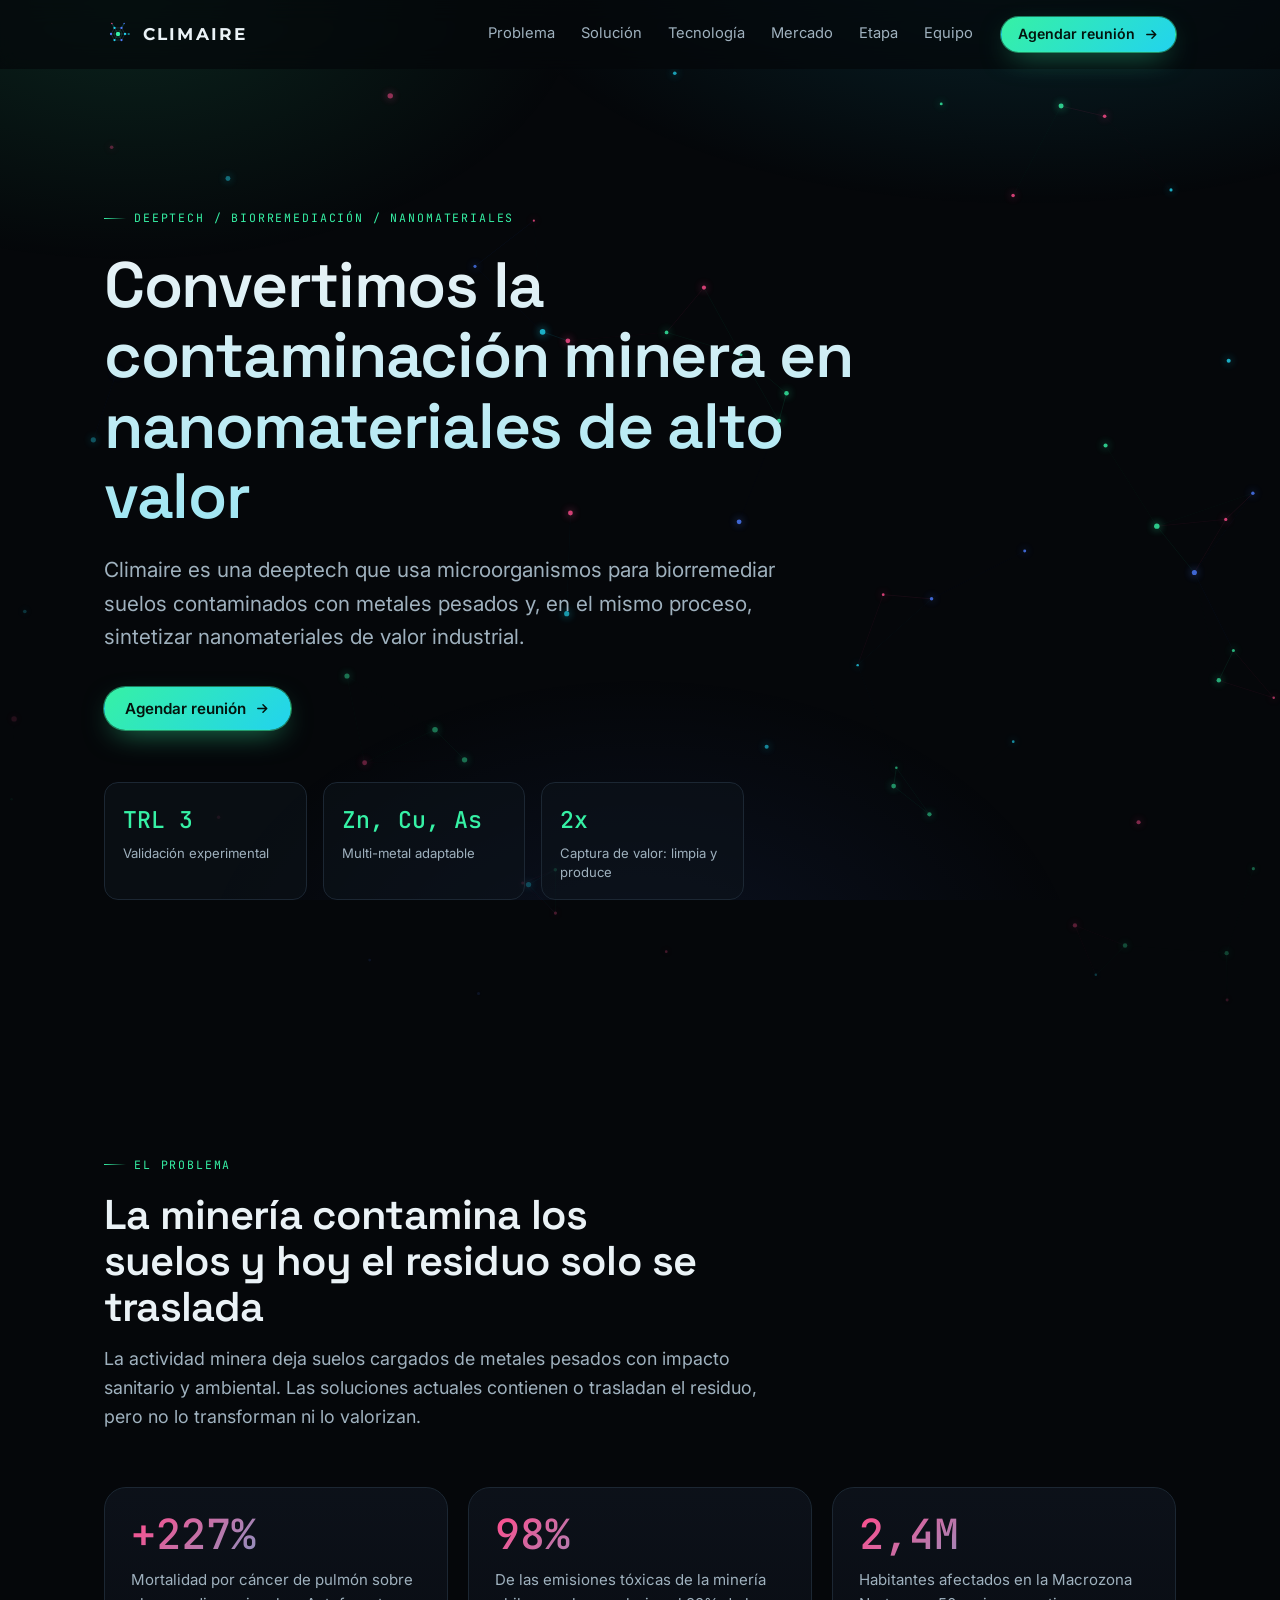
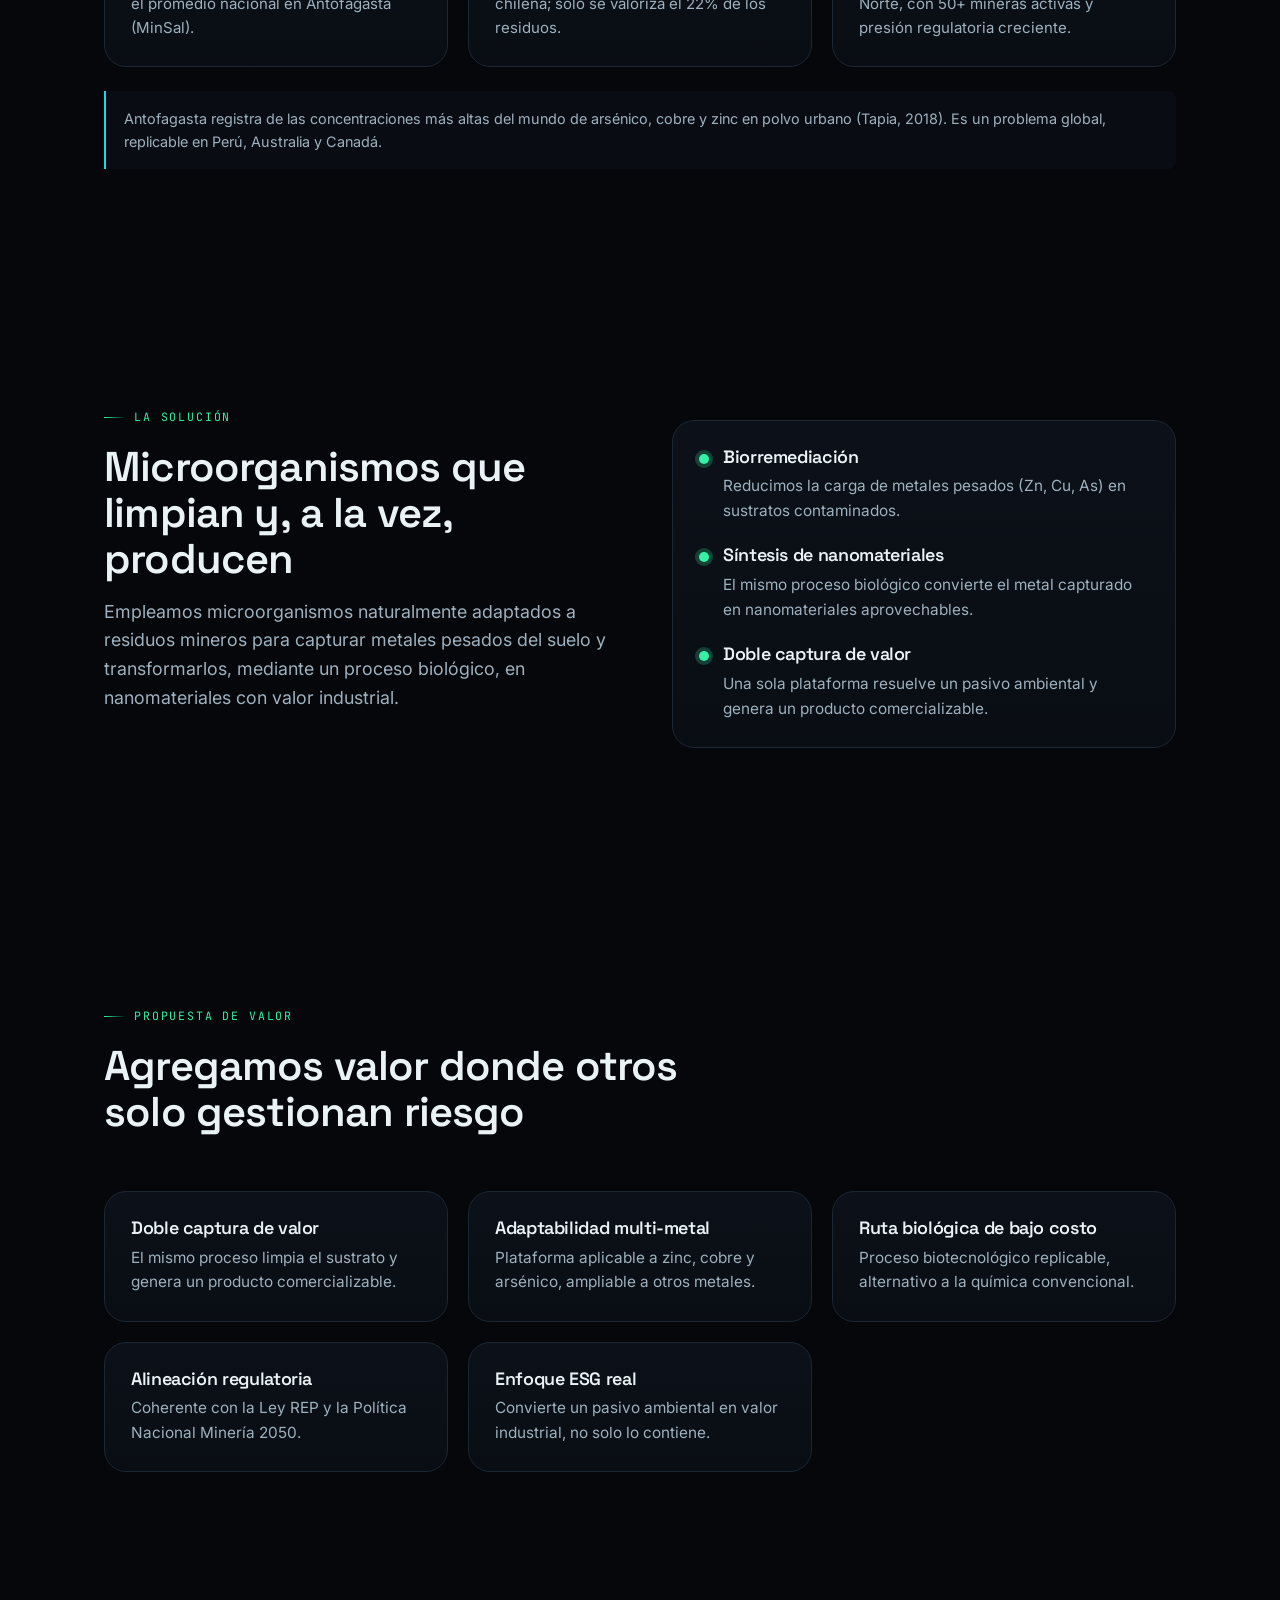
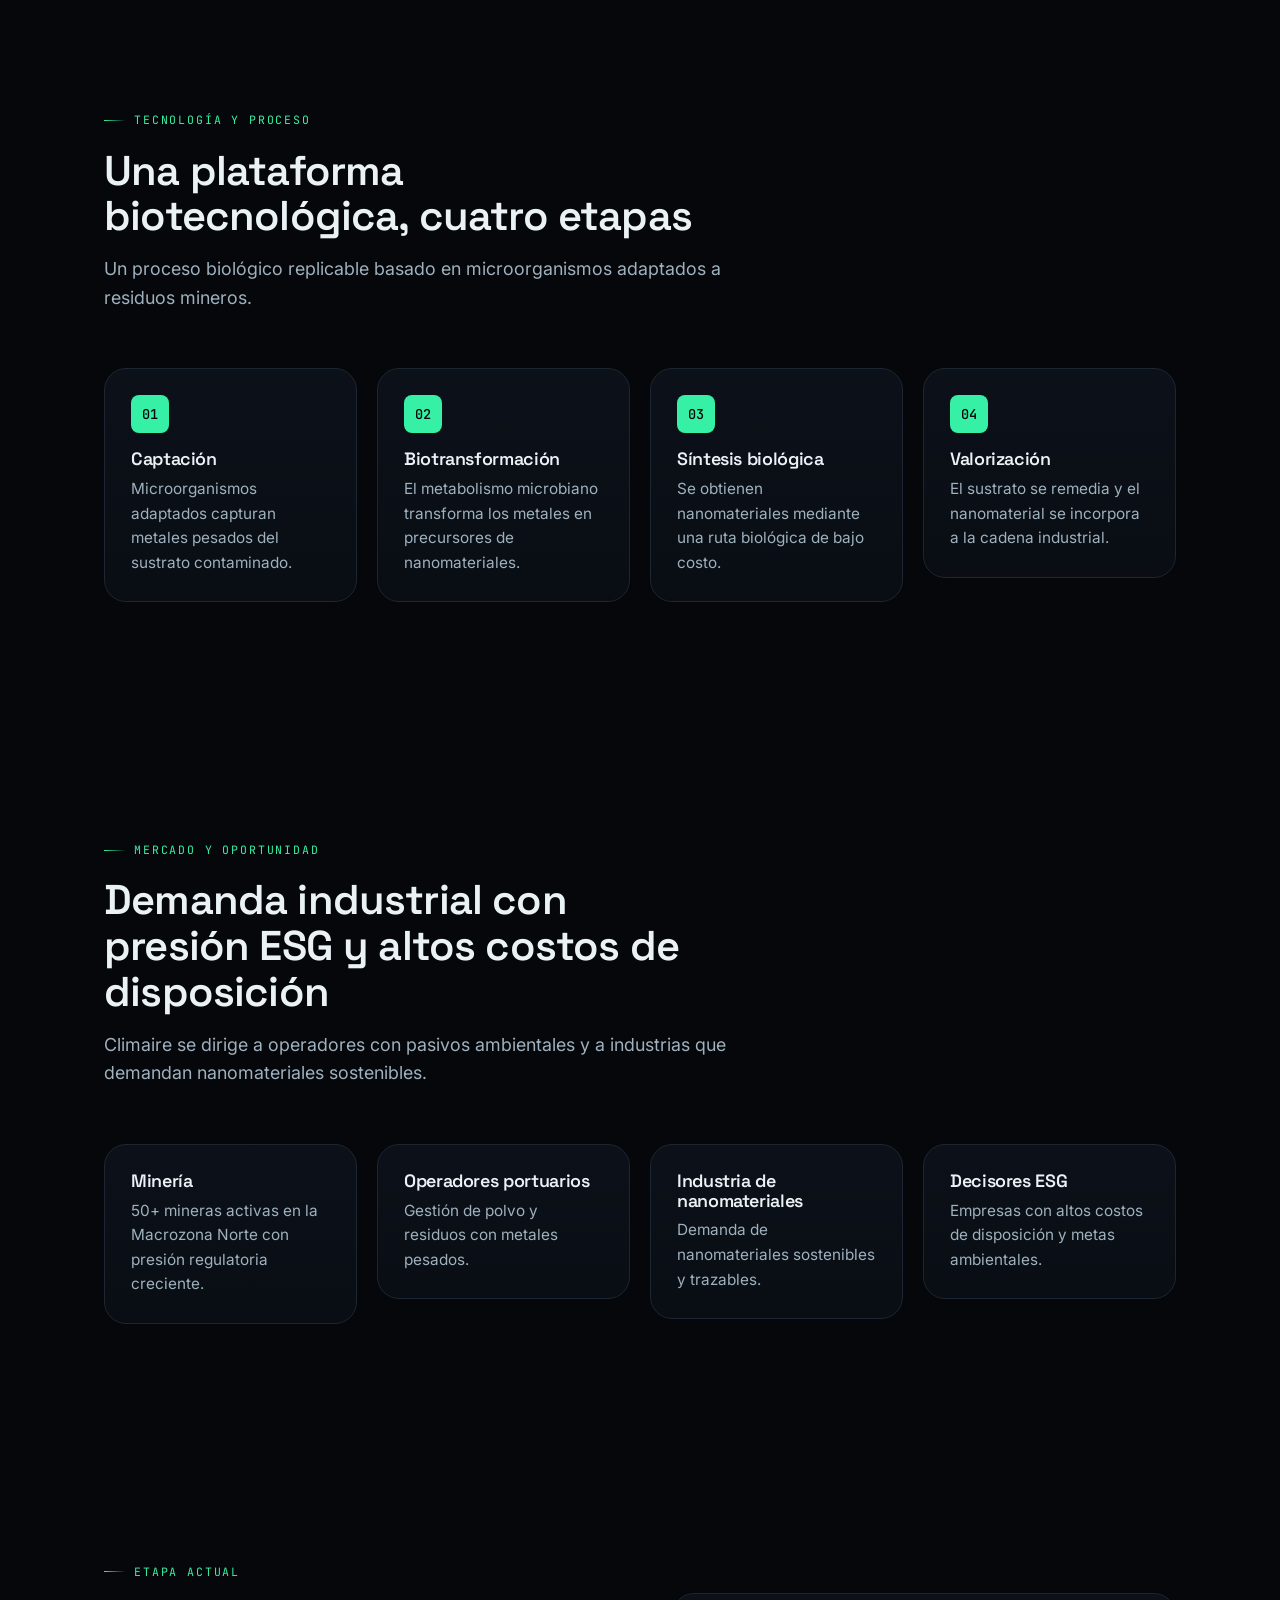
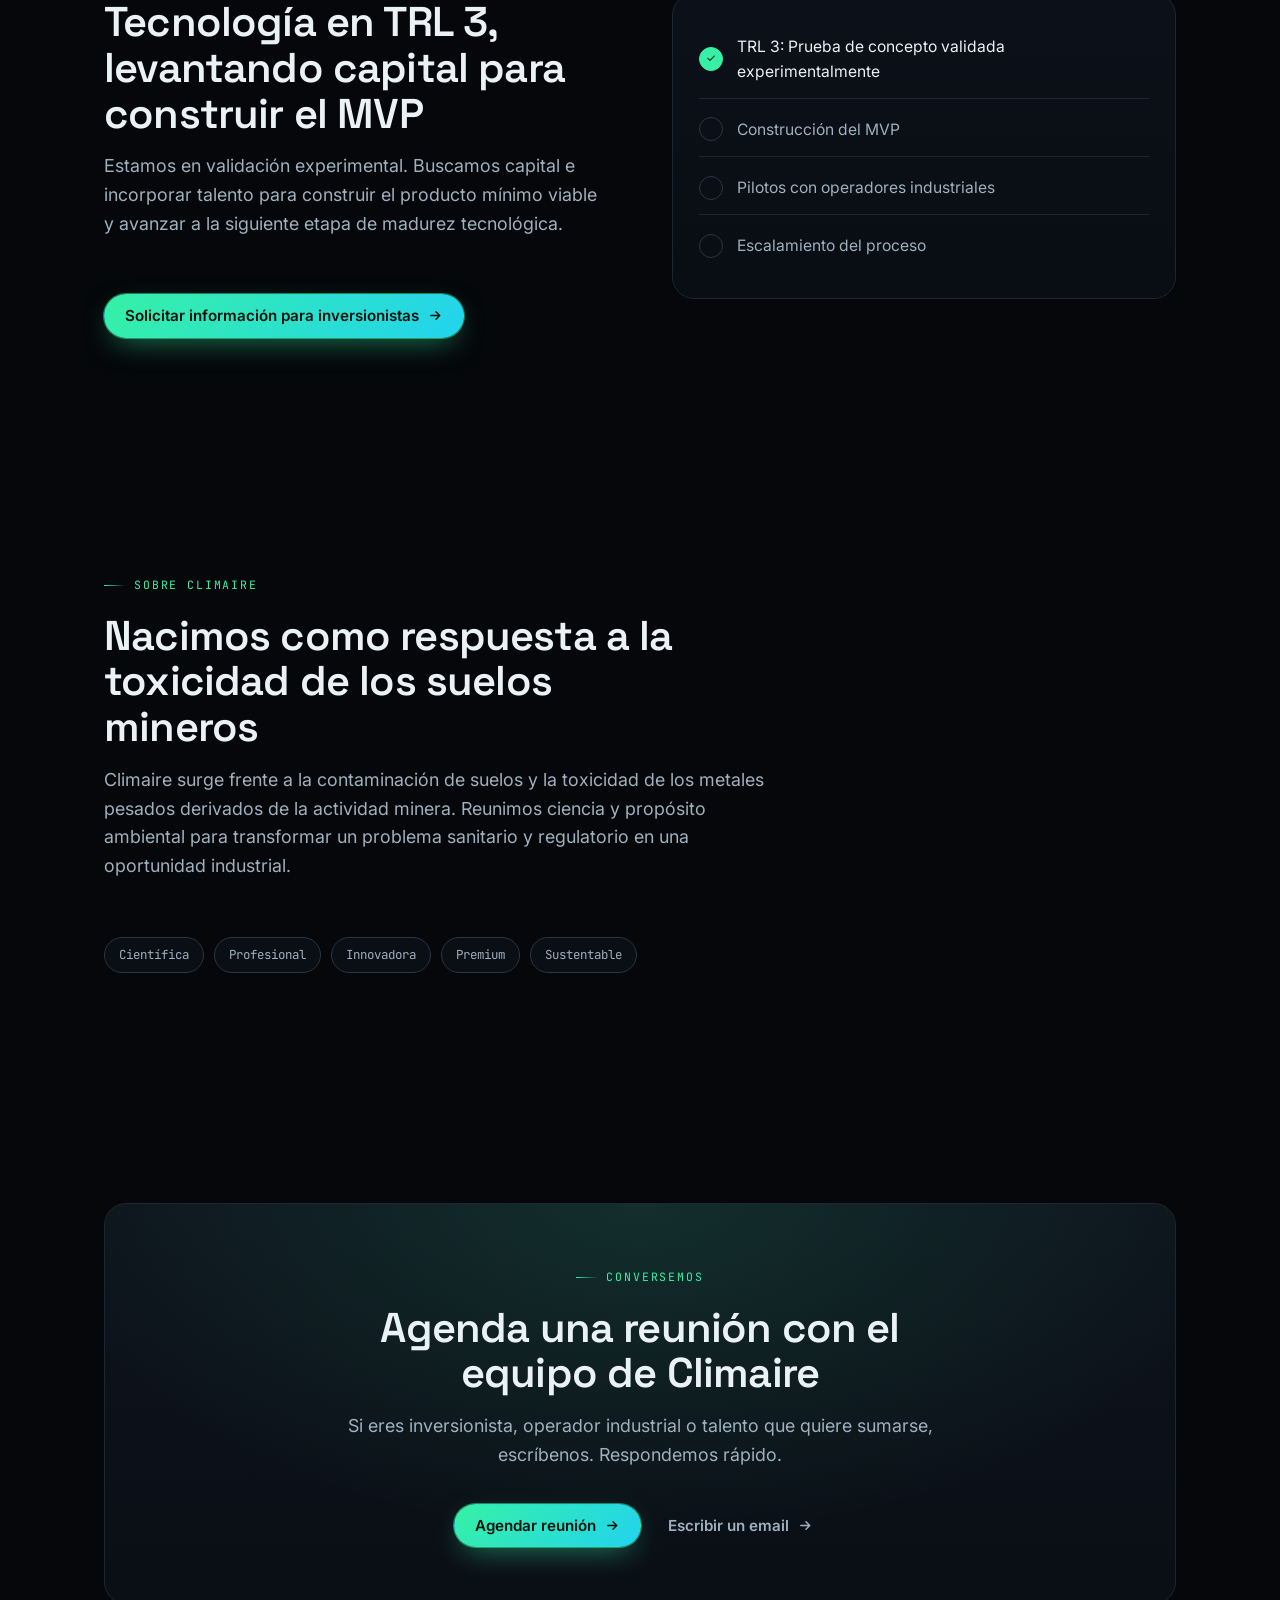
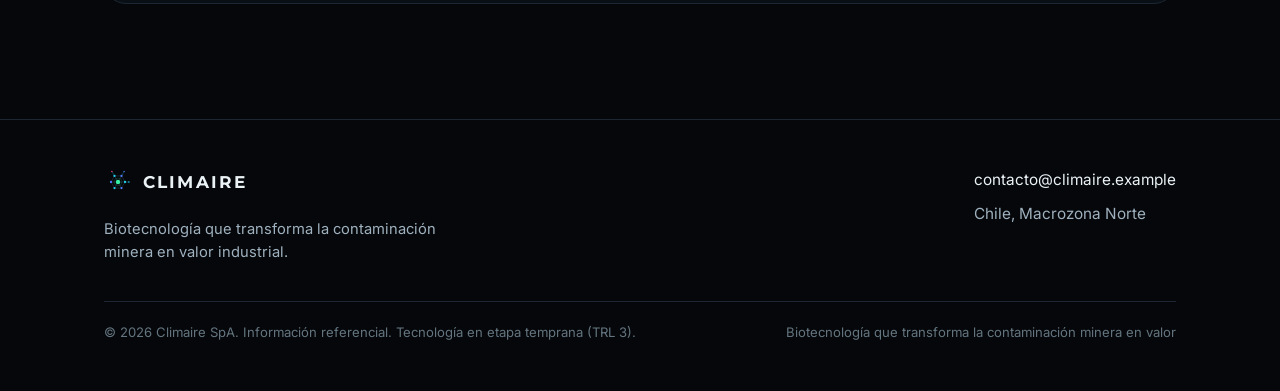
==== index.html @ 3403fe83 "Initial commit: Climaire static site (moved from alannabricks-web) Sitio Climaire (build estático Vi" ====
<!doctype html>
<html lang="es">
  <head>
    <meta charset="UTF-8" />
    <meta name="viewport" content="width=device-width, initial-scale=1.0" />
    <meta name="theme-color" content="#05070A" />
    <link rel="icon" type="image/svg+xml" href="./favicon.svg" />
    <!-- Los metadatos (title/description/OG) se completan dinámicamente desde
         src/config/seo.ts vía SeoHead, derivados de la configuración de marca. -->
    <title>Climaire</title>

    <link rel="preconnect" href="https://fonts.googleapis.com" />
    <link rel="preconnect" href="https://fonts.gstatic.com" crossorigin />
    <link
      href="https://fonts.googleapis.com/css2?family=Space+Grotesk:wght@400;500;600;700&family=Inter:wght@400;500;600&family=JetBrains+Mono:wght@400;500&family=Montserrat:wght@600;700&display=swap"
      rel="stylesheet"
    />
    <script type="module" crossorigin src="./assets/index-DHw70ao_.js"></script>
    <link rel="stylesheet" crossorigin href="./assets/index-Ct7jgbek.css">
  </head>
  <body>
    <div id="root"></div>
  </body>
</html>
---- assets/index-Ct7jgbek.css ----
*,*:before,*:after{box-sizing:border-box}html{scroll-behavior:smooth;-webkit-text-size-adjust:100%}body{margin:0;background-color:var(--c-bg);color:var(--c-text);font-family:var(--font-body);font-size:16px;line-height:1.6;-webkit-font-smoothing:antialiased;text-rendering:optimizeLegibility;overflow-x:hidden}body:before{content:"";position:fixed;top:0;right:0;bottom:0;left:0;z-index:-2;background:radial-gradient(60% 40% at 80% -5%,color-mix(in srgb,var(--c-cyan) 14%,transparent),transparent 70%),radial-gradient(55% 45% at 10% 0%,color-mix(in srgb,var(--c-bio) 12%,transparent),transparent 65%),radial-gradient(50% 50% at 50% 110%,color-mix(in srgb,var(--c-blue) 10%,transparent),transparent 70%);pointer-events:none}h1,h2,h3,h4{font-family:var(--font-heading);font-weight:600;line-height:1.1;letter-spacing:-.02em;margin:0;color:var(--c-text)}p{margin:0}a{color:inherit;text-decoration:none}img{max-width:100%;display:block}:focus-visible{outline:2px solid var(--c-cyan);outline-offset:3px;border-radius:4px}.container{width:100%;max-width:1120px;margin-inline:auto;padding-inline:24px}.section{padding-block:clamp(64px,9vw,120px);position:relative}.section--tight{padding-block:clamp(48px,6vw,80px)}.eyebrow{font-family:var(--font-mono);font-size:.72rem;letter-spacing:.16em;text-transform:uppercase;color:var(--c-primary);display:inline-flex;align-items:center;gap:8px}.eyebrow:before{content:"";width:22px;height:1px;background:linear-gradient(90deg,var(--c-primary),transparent)}.section-title{font-size:clamp(1.7rem,3.6vw,2.6rem);max-width:22ch;margin-top:18px}.section-body{color:var(--c-text-muted);font-size:clamp(1rem,1.4vw,1.12rem);max-width:60ch;margin-top:16px}.section-head{margin-bottom:clamp(36px,5vw,56px)}.header{position:sticky;top:0;z-index:50;-webkit-backdrop-filter:blur(12px);backdrop-filter:blur(12px);background:color-mix(in srgb,var(--c-bg) 72%,transparent);border-bottom:1px solid transparent;transition:border-color .3s ease,background .3s ease}.header[data-scrolled=true]{border-bottom-color:var(--c-border);background:color-mix(in srgb,var(--c-bg) 88%,transparent)}.header__inner{display:flex;align-items:center;justify-content:space-between;height:68px;gap:24px}.header__nav{display:flex;align-items:center;gap:28px}.header__links{display:flex;gap:26px}.header__links a{font-size:.92rem;color:var(--c-text-muted);transition:color .2s ease}.header__links a:hover{color:var(--c-text)}.header__menu-btn{display:none;background:none;border:1px solid var(--c-border);border-radius:var(--r-sm);color:var(--c-text);width:42px;height:38px;cursor:pointer}.logo{display:inline-flex;align-items:center;gap:11px;color:var(--c-text)}.logo__mark{flex:none}.logo__word{font-family:var(--font-wordmark);font-weight:700;font-size:1.04rem;letter-spacing:var(--logo-tracking, .13em);text-transform:uppercase;line-height:1}.btn{display:inline-flex;align-items:center;justify-content:center;gap:9px;font-family:var(--font-body);font-size:.95rem;font-weight:600;line-height:1;padding:13px 20px;border-radius:var(--r-pill);border:1px solid transparent;cursor:pointer;transition:transform .15s ease,box-shadow .2s ease,background .2s ease,border-color .2s ease,color .2s ease;white-space:nowrap}.btn:active{transform:translateY(1px)}.btn--primary{background:linear-gradient(135deg,var(--c-bio),var(--c-cyan));color:#04130d;box-shadow:0 0 0 1px color-mix(in srgb,var(--c-bio) 50%,transparent),0 10px 30px -10px color-mix(in srgb,var(--c-bio) 60%,transparent)}.btn--primary:hover{box-shadow:0 0 0 1px var(--c-bio),0 14px 38px -12px color-mix(in srgb,var(--c-cyan) 70%,transparent);transform:translateY(-1px)}.btn--secondary{background:color-mix(in srgb,var(--c-surface) 70%,transparent);color:var(--c-text);border-color:var(--c-border-strong)}.btn--secondary:hover{border-color:var(--c-cyan);color:var(--c-text);background:var(--c-surface-hover)}.btn--ghost{background:transparent;color:var(--c-text-muted);border-color:transparent;padding-inline:12px}.btn--ghost:hover{color:var(--c-text)}.btn--sm{padding:9px 16px;font-size:.88rem}.hero{position:relative;padding-block:clamp(72px,12vw,132px);overflow:hidden}.hero__inner{position:relative;z-index:2;max-width:760px}.hero__title{font-size:clamp(2.1rem,6vw,4rem);margin-top:22px;background:linear-gradient(180deg,var(--c-text),color-mix(in srgb,var(--c-text) 62%,var(--c-cyan)));-webkit-background-clip:text;background-clip:text;color:transparent}.hero__subtitle{margin-top:22px;font-size:clamp(1.05rem,1.8vw,1.3rem);color:var(--c-text-muted);max-width:56ch}.hero__ctas{margin-top:34px;display:flex;flex-wrap:wrap;gap:14px}.hero__stats{margin-top:52px;display:grid;grid-template-columns:repeat(3,1fr);gap:16px;max-width:640px}.hero__stat{border:1px solid var(--c-border);border-radius:var(--r-md);padding:18px;background:color-mix(in srgb,var(--c-surface) 55%,transparent)}.hero__stat .v{font-family:var(--font-mono);font-size:clamp(1.1rem,2vw,1.45rem);color:var(--c-primary);font-weight:500}.hero__stat .l{margin-top:6px;font-size:.82rem;color:var(--c-text-muted);line-height:1.4}.visual-field{position:absolute;top:0;right:0;bottom:0;left:0;z-index:1;width:100%;height:100%;opacity:.9;-webkit-mask-image:radial-gradient(120% 100% at 75% 30%,#000 30%,transparent 80%);mask-image:radial-gradient(120% 100% at 75% 30%,#000 30%,transparent 80%)}.grid{display:grid;gap:20px}.grid--2{grid-template-columns:repeat(2,1fr)}.grid--3{grid-template-columns:repeat(3,1fr)}.grid--4{grid-template-columns:repeat(4,1fr)}.card{position:relative;border:1px solid var(--c-border);border-radius:var(--r-lg);padding:26px;background:linear-gradient(180deg,color-mix(in srgb,var(--c-surface) 80%,transparent),color-mix(in srgb,var(--c-bg-elevated) 80%,transparent));transition:border-color .25s ease,transform .25s ease}.card:hover{border-color:var(--c-border-strong);transform:translateY(-2px)}.card__title{font-size:1.12rem;margin-bottom:8px}.card__text{color:var(--c-text-muted);font-size:.96rem}.stat-card .stat-card__v{font-family:var(--font-mono);font-size:clamp(1.8rem,4vw,2.6rem);font-weight:500;background:linear-gradient(135deg,var(--c-magenta),var(--c-cyan));-webkit-background-clip:text;background-clip:text;color:transparent;line-height:1}.stat-card__l{margin-top:12px;color:var(--c-text-muted);font-size:.94rem}.note{margin-top:24px;padding:16px 18px;border-left:2px solid var(--c-cyan);background:color-mix(in srgb,var(--c-surface) 50%,transparent);border-radius:0 var(--r-sm) var(--r-sm) 0;color:var(--c-text-muted);font-size:.9rem}.step__num{font-family:var(--font-mono);font-size:.85rem;color:var(--c-bg);background:var(--c-primary);width:38px;height:38px;border-radius:var(--r-sm);display:inline-flex;align-items:center;justify-content:center;font-weight:500;margin-bottom:16px}.point{display:flex;gap:14px;align-items:flex-start}.point__dot{flex:none;width:10px;height:10px;margin-top:7px;border-radius:50%;background:var(--c-primary);box-shadow:0 0 0 4px color-mix(in srgb,var(--c-primary) 22%,transparent)}.milestones{display:flex;flex-direction:column;gap:4px}.milestone{display:flex;align-items:center;gap:14px;padding:14px 0;border-bottom:1px solid var(--c-border)}.milestone:last-child{border-bottom:none}.milestone__check{flex:none;width:24px;height:24px;border-radius:50%;display:grid;place-items:center;border:1px solid var(--c-border-strong);font-size:.7rem}.milestone--done .milestone__check{background:var(--c-primary);border-color:var(--c-primary);color:var(--c-bg)}.milestone__label{font-size:.98rem}.milestone--done .milestone__label{color:var(--c-text)}.milestone:not(.milestone--done) .milestone__label{color:var(--c-text-muted)}.chips{display:flex;flex-wrap:wrap;gap:10px}.chip{font-family:var(--font-mono);font-size:.78rem;padding:7px 14px;border-radius:var(--r-pill);border:1px solid var(--c-border-strong);color:var(--c-text-muted);background:color-mix(in srgb,var(--c-surface) 60%,transparent)}.split{display:grid;grid-template-columns:1fr 1fr;gap:clamp(32px,5vw,64px);align-items:center}.cta-band{border:1px solid var(--c-border);border-radius:var(--r-lg);padding:clamp(32px,5vw,56px);text-align:center;background:radial-gradient(80% 120% at 50% 0%,color-mix(in srgb,var(--c-bio) 12%,transparent),transparent 70%),linear-gradient(180deg,var(--c-surface),var(--c-bg-elevated))}.cta-band .hero__ctas{justify-content:center}.footer{border-top:1px solid var(--c-border);padding-block:48px;color:var(--c-text-muted)}.footer__top{display:flex;justify-content:space-between;gap:32px;flex-wrap:wrap}.footer__tag{max-width:38ch;font-size:.92rem;margin-top:14px}.footer__social{display:flex;gap:14px}.footer__social a{width:40px;height:40px;border:1px solid var(--c-border);border-radius:var(--r-sm);display:grid;place-items:center;color:var(--c-text-muted);transition:border-color .2s ease,color .2s ease}.footer__social a:hover{border-color:var(--c-cyan);color:var(--c-text)}.footer__bottom{margin-top:36px;padding-top:20px;border-top:1px solid var(--c-border);display:flex;justify-content:space-between;gap:16px;flex-wrap:wrap;font-size:.82rem;color:var(--c-text-faint)}.reveal{opacity:0;transform:translateY(18px);transition:opacity .6s ease,transform .6s ease}.reveal.is-visible{opacity:1;transform:none}@media (max-width: 900px){.grid--3,.grid--4{grid-template-columns:repeat(2,1fr)}.split{grid-template-columns:1fr}}@media (max-width: 720px){.header__links,.header__nav .btn{display:none}.header__menu-btn{display:inline-grid;place-items:center}.header__nav{gap:12px}.mobile-menu{display:flex;flex-direction:column;gap:4px;padding:12px 24px 20px;border-bottom:1px solid var(--c-border);background:var(--c-bg-elevated)}.mobile-menu a{padding:12px 0;border-bottom:1px solid var(--c-border);color:var(--c-text-muted)}.mobile-menu .btn{margin-top:12px}.hero__stats{grid-template-columns:1fr;gap:12px}.hero__ctas .btn{flex:1 1 auto}}@media (max-width: 560px){.grid--2,.grid--3,.grid--4{grid-template-columns:1fr}.footer__bottom{flex-direction:column}}@media (prefers-reduced-motion: reduce){html{scroll-behavior:auto}.reveal{transition:none;opacity:1;transform:none}*{animation-duration:.001ms!important}}.mobile-menu{display:none}
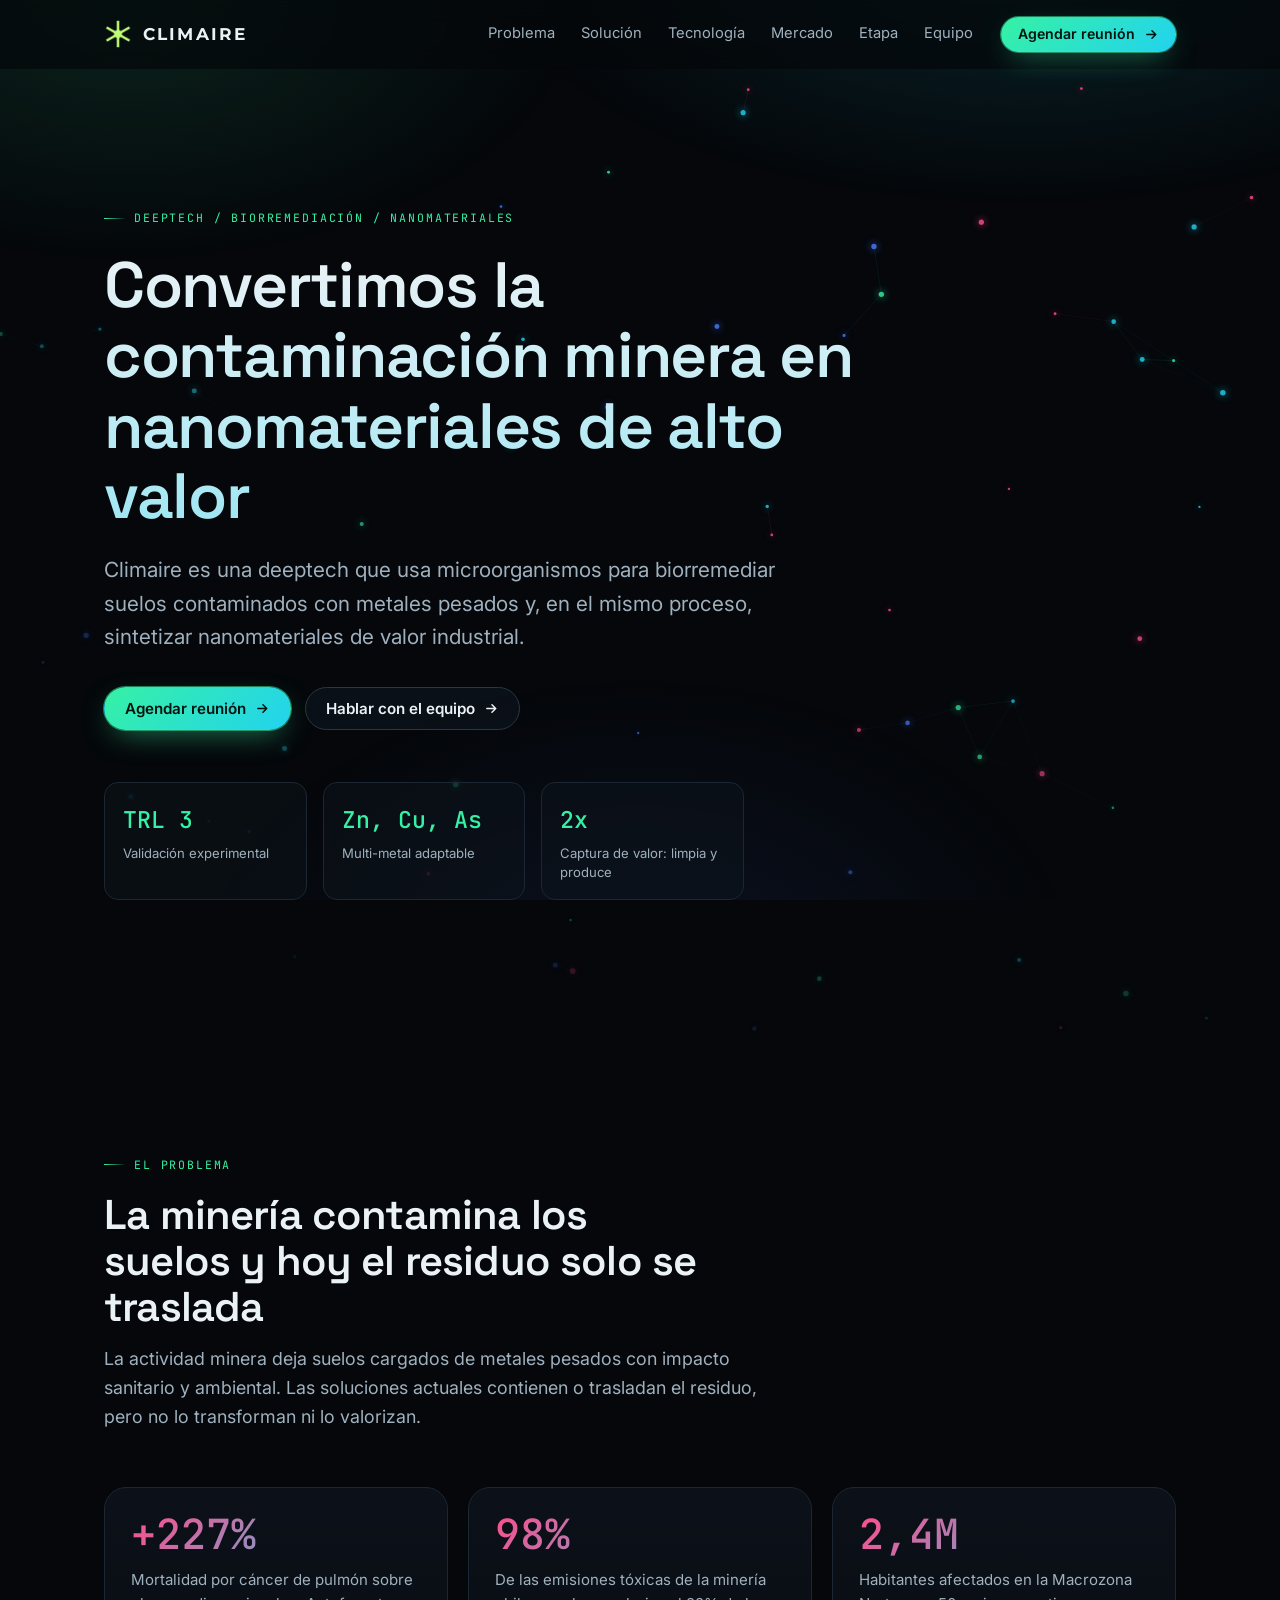
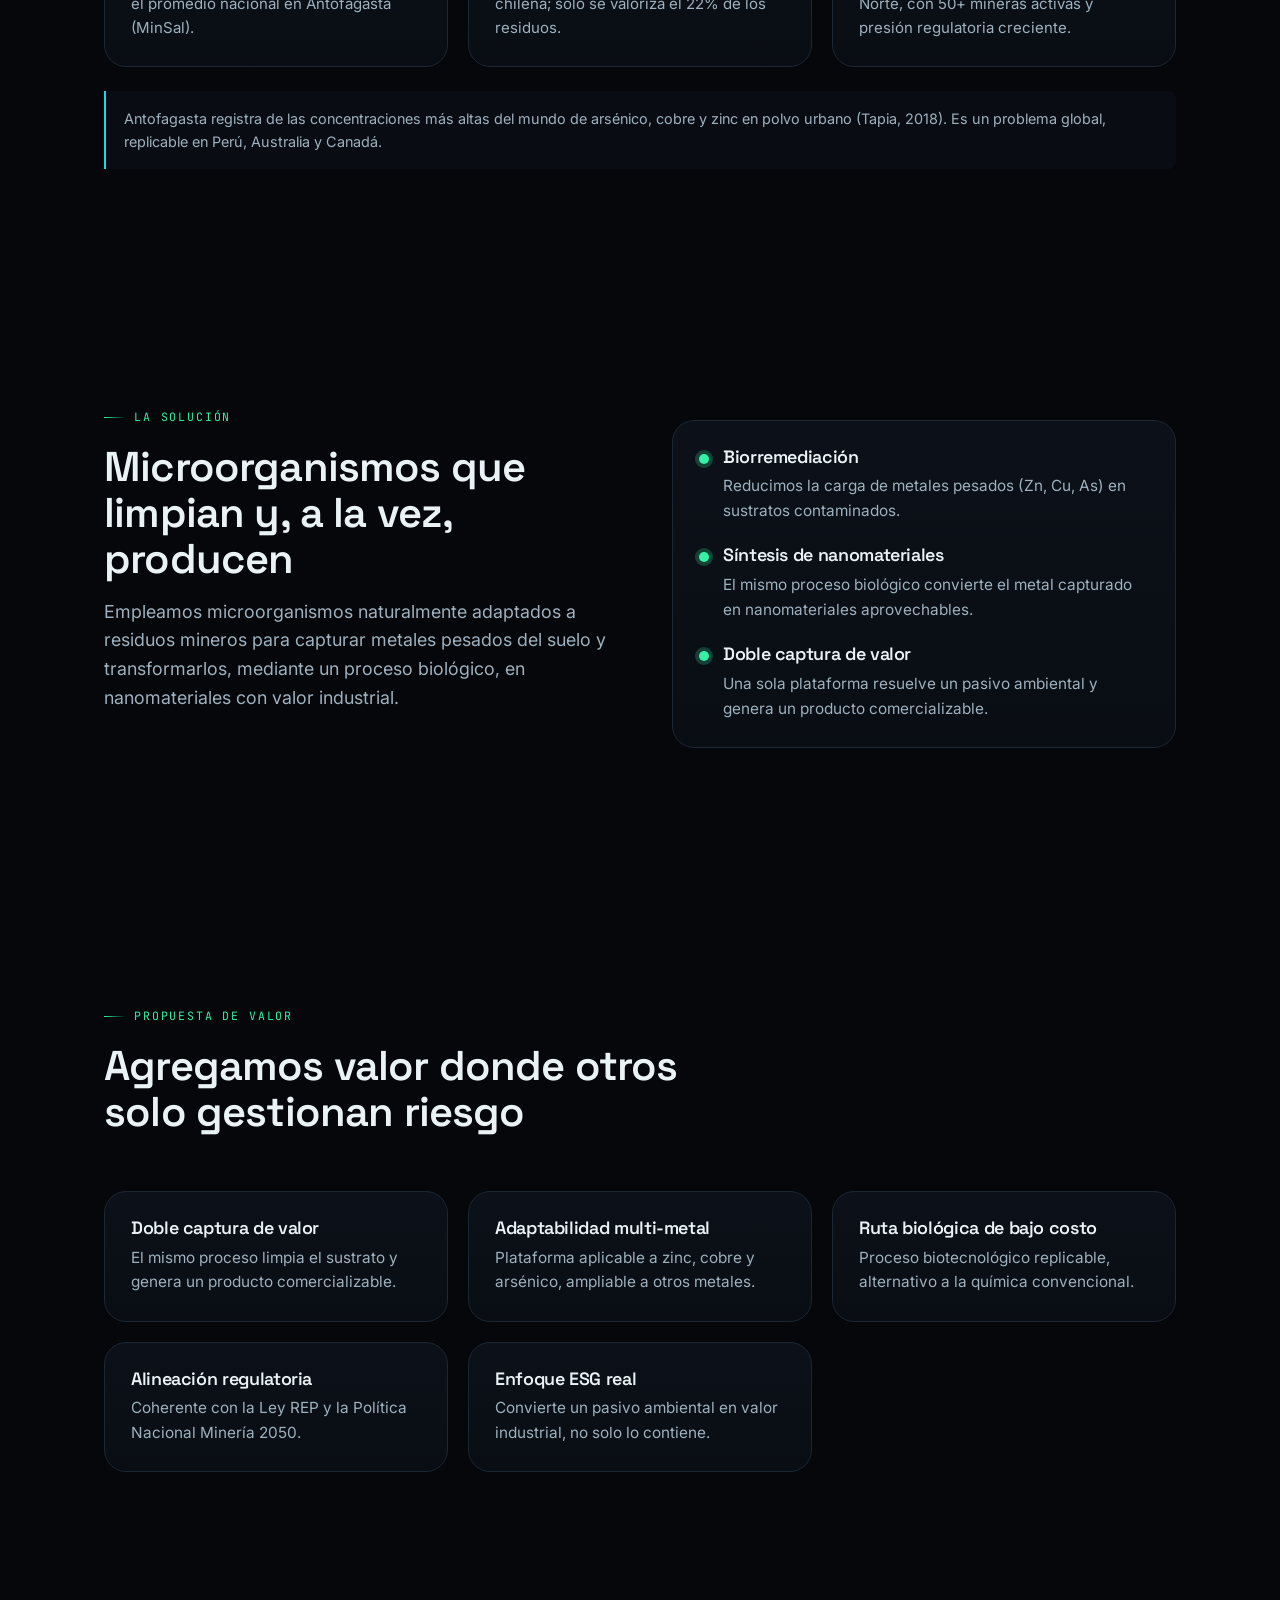
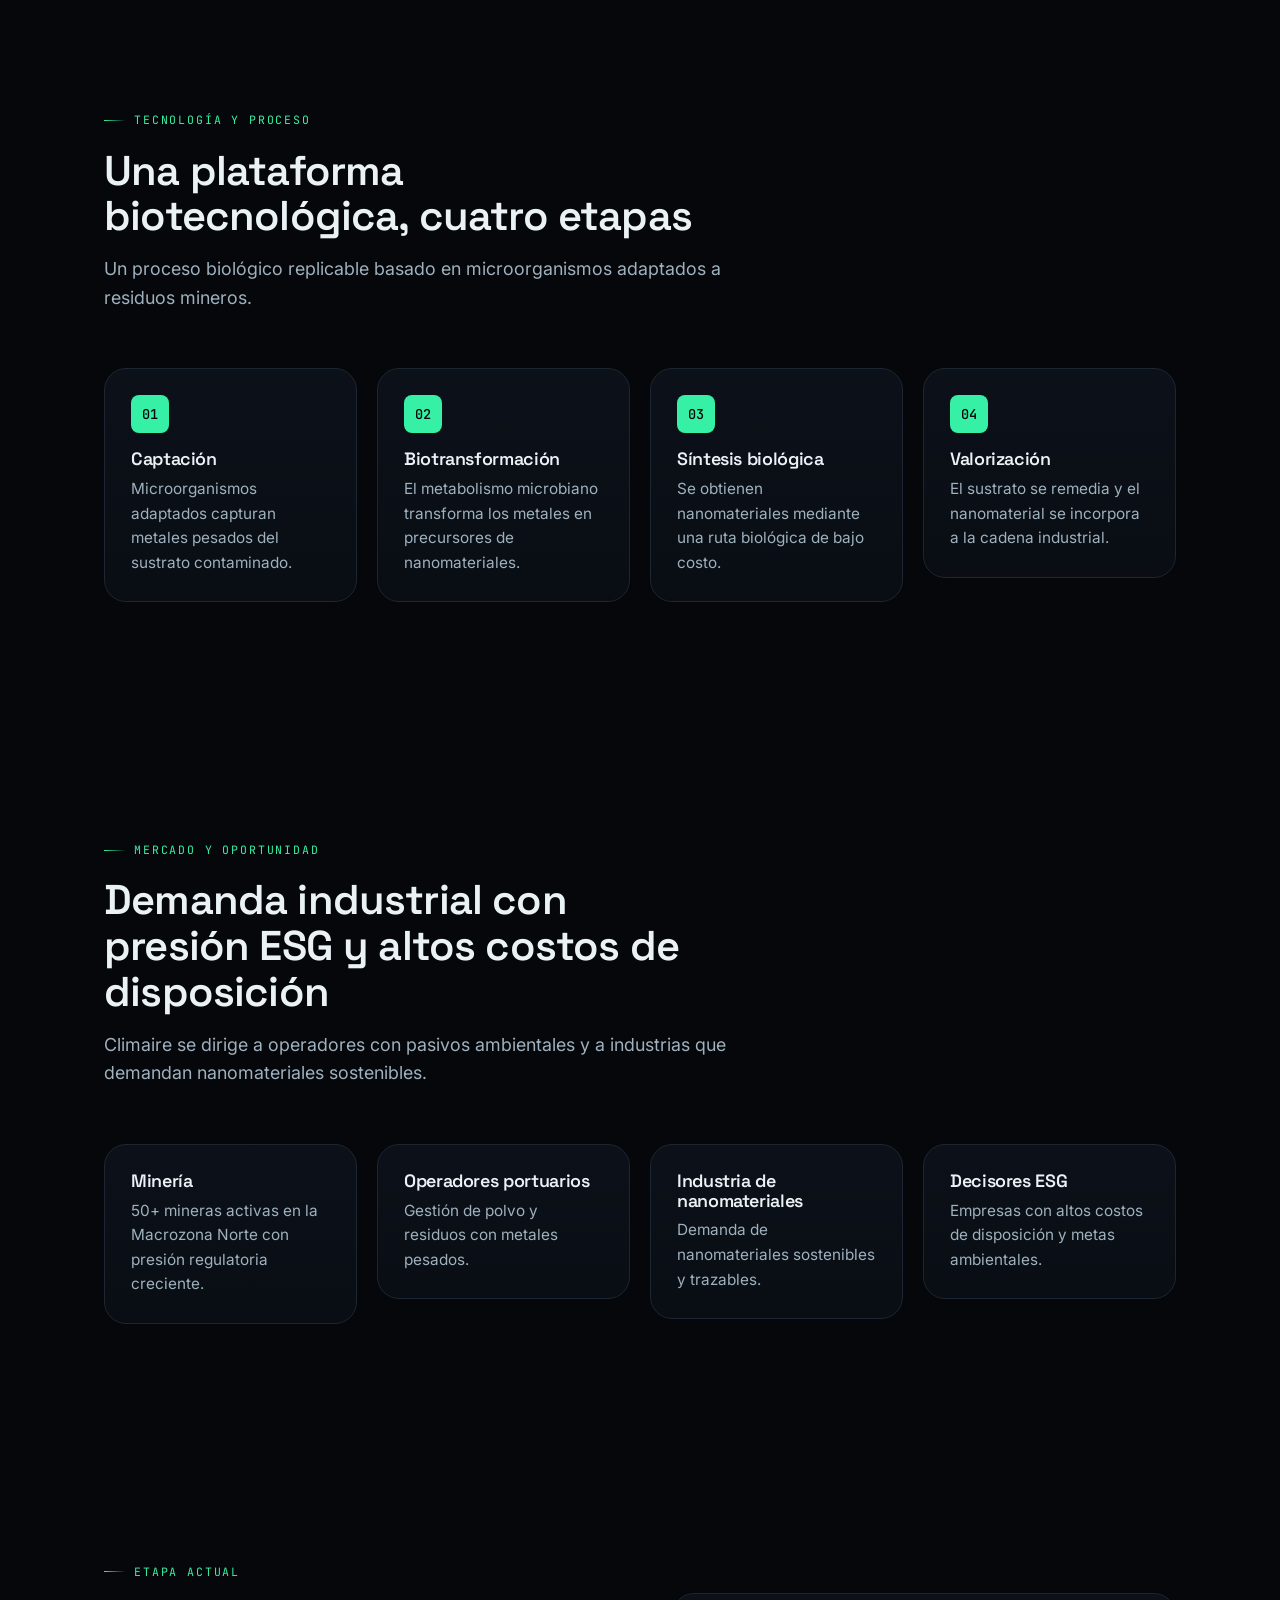
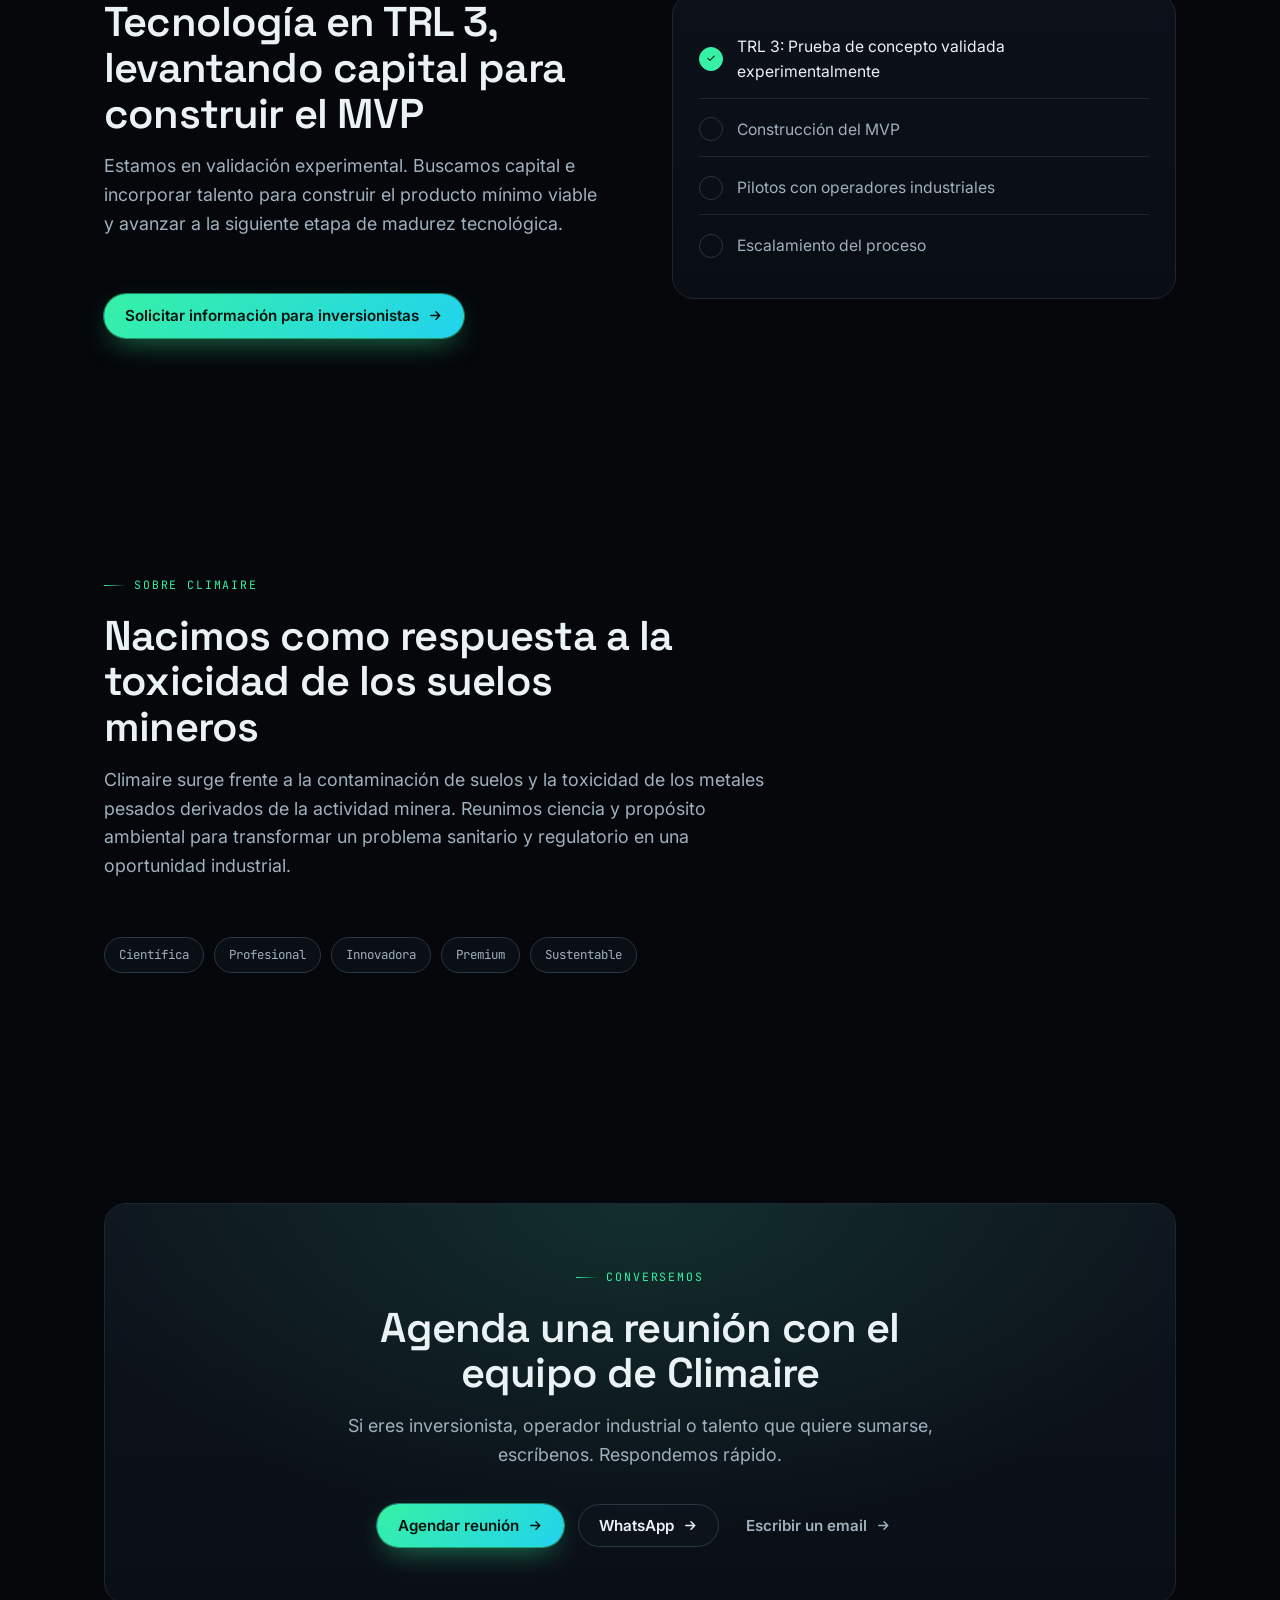
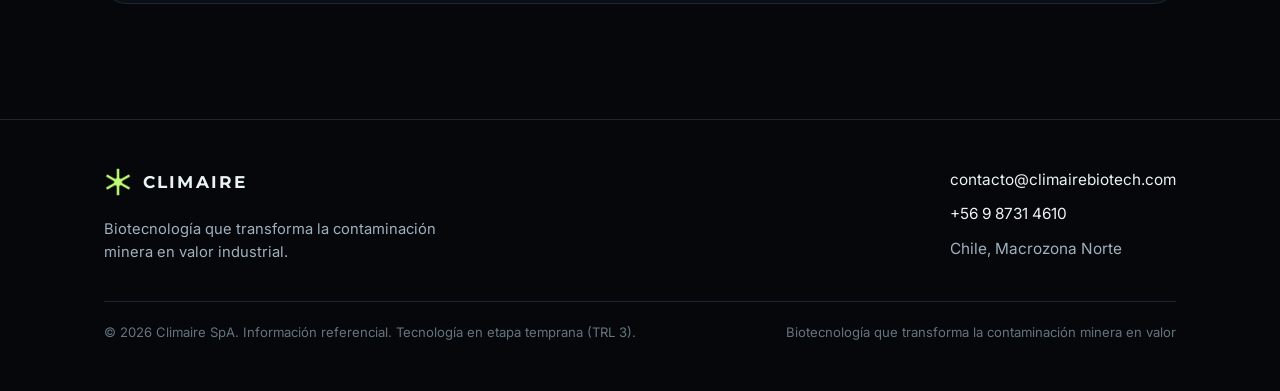
==== commit 5363cc3c: "Update brand logo: new green asterisk mark + favicon - Header/footer logo: nuevo ícono verde (asteri" ====
--- a/index.html
+++ b/index.html
@@ -4,7 +4,7 @@
     <meta charset="UTF-8" />
     <meta name="viewport" content="width=device-width, initial-scale=1.0" />
     <meta name="theme-color" content="#05070A" />
-    <link rel="icon" type="image/svg+xml" href="./favicon.svg" />
+    <link rel="icon" type="image/png" href="./assets/favicon.png" />
     <!-- Los metadatos (title/description/OG) se completan dinámicamente desde
          src/config/seo.ts vía SeoHead, derivados de la configuración de marca. -->
     <title>Climaire</title>
